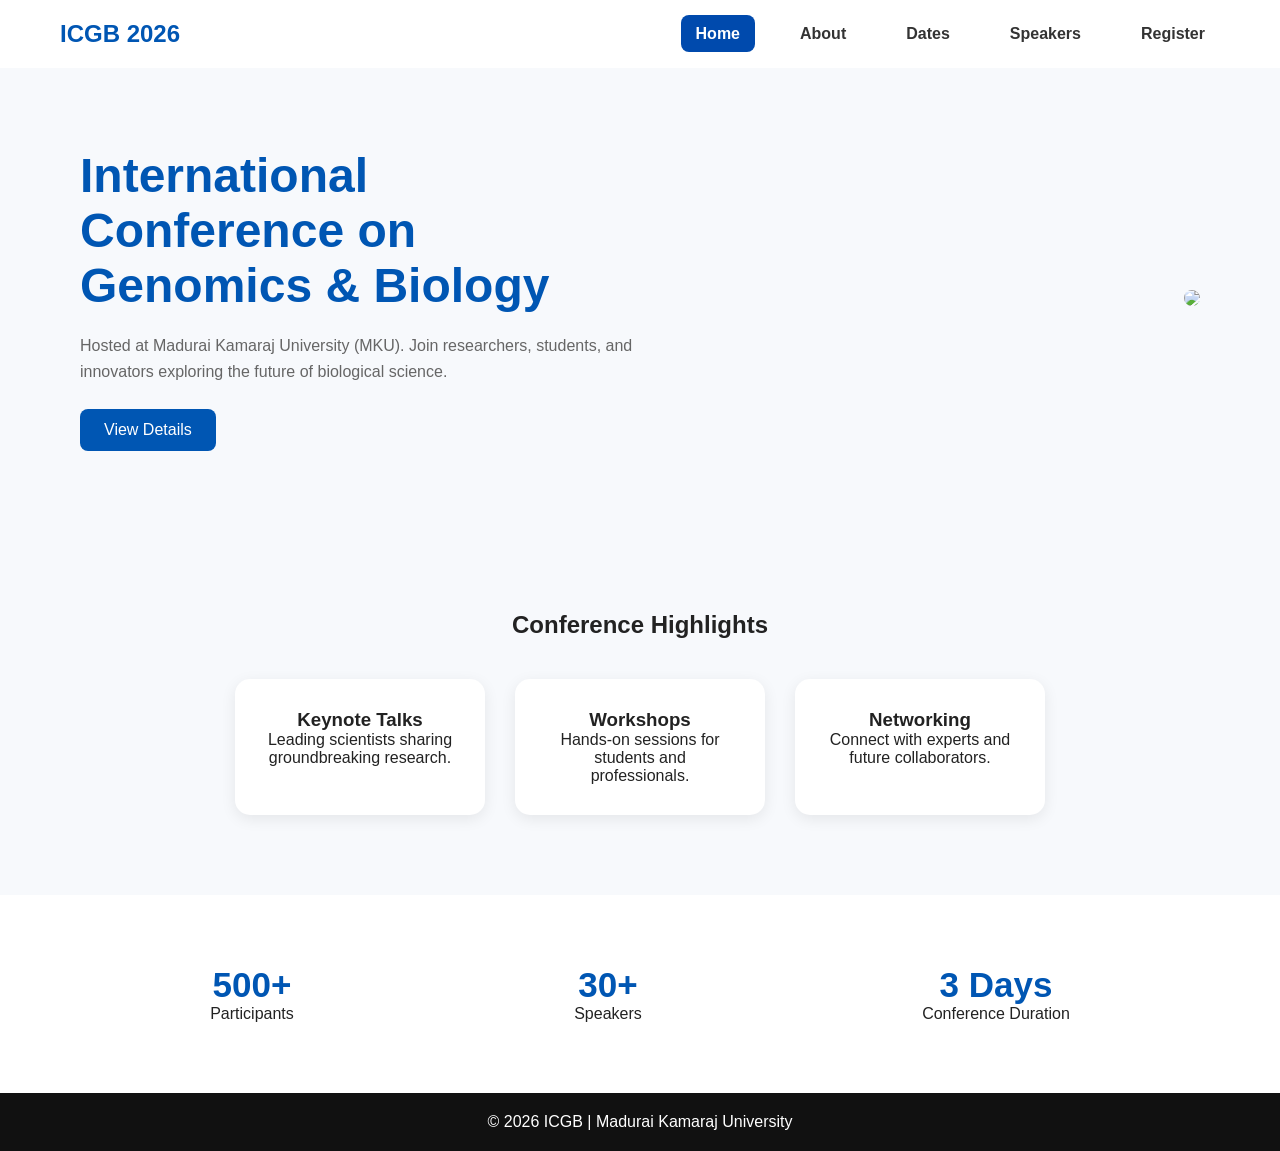
==== myapp/templates/index.html @ 250196c1 "first commit" ====
<!DOCTYPE html>
<html lang="en">
<head>
  <meta charset="UTF-8">
  <meta name="viewport" content="width=device-width, initial-scale=1.0">
  <title>ICGB 2026 | MKU</title>

  <style>
    *{
      margin:0;
      padding:0;
      box-sizing:border-box;
      font-family: Arial, sans-serif;
    }

    body{
      background:#f7f9fc;
      color:#222;
    }

 nav{
  display:flex;
  justify-content:space-between;
  align-items:center;
  padding:20px 60px;
  background:white;
}

.logo{
  color:#004aad;
  font-size:24px;
  font-weight:bold;
}

.nav-links{
  display:flex;
  list-style:none;
  gap:20px;
}

.nav-links a{
  text-decoration:none;
  color:#333;
  padding:10px 15px;
  border-radius:8px;
  font-weight:bold;
  transition:0.3s;
}

.nav-links a:hover{
  background:#eef4ff;
  color:#004aad;
}

.nav-links a.active{
  background:#004aad;
  color:white;
}
    .logo{
      color:#0056b3;
    }

    .nav-links{
      display:flex;
      list-style:none;
      gap:30px;
    }

    .nav-links a{
      text-decoration:none;
      color:#333;
      font-weight:bold;
    }

    .btn{
      display:inline-block;
      padding:12px 24px;
      border:none;
      border-radius:8px;
      background:#0056b3;
      color:white;
      cursor:pointer;
      text-decoration:none;
    }

    /* HERO */
    .hero{
      display:flex;
      justify-content:space-between;
      align-items:center;
      padding:80px;
    }

    .hero-text{
      width:50%;
    }

    .hero-text h1{
      font-size:48px;
      margin-bottom:20px;
      color:#0056b3;
    }

    .hero-text p{
      margin-bottom:25px;
      line-height:1.6;
      color:#666;
    }

    .hero-image img{
      width:500px;
      border-radius:20px;
    }

    /* FEATURES */
    .features{
      text-align:center;
      padding:80px;
    }

    .cards{
      display:flex;
      gap:30px;
      margin-top:40px;
      justify-content:center;
    }

    .card{
      background:white;
      padding:30px;
      width:250px;
      border-radius:15px;
      box-shadow:0 4px 15px rgba(0,0,0,0.08);
    }

    /* INFO */
    .about{
      display:flex;
      justify-content:space-around;
      padding:70px;
      background:white;
      text-align:center;
    }

    .about h2{
      color:#0056b3;
      font-size:35px;
    }

    footer{
      text-align:center;
      padding:20px;
      background:#111;
      color:white;
    }
  </style>
</head>

<body>

  <!-- Navbar -->
  <header>
   <nav>
  <div class="logo">ICGB 2026</div>

  <ul class="nav-links">
    <li><a href="index.html" class="active">Home</a></li>
    <li><a href="about.html">About</a></li>
    <li><a href="impdates.html">Dates</a></li>
    <li><a href="speakerslist.html">Speakers</a></li>
    <li><a href="register.html">Register</a></li>
  </ul>
</nav>
  </header>

  <!-- Hero Section -->
  <section class="hero">
    <div class="hero-text">
      <h1>International Conference on Genomics & Biology</h1>
      <p>
        Hosted at Madurai Kamaraj University (MKU).  
        Join researchers, students, and innovators exploring the future of biological science.
      </p>
      <a class="btn" href="about.html#conference-details">View Details</a>
    </div>

    <div class="hero-image">
      <img src="https://mkuniversity.ac.in/new/school/sbs/images/slider/sbs.jpg" >
    </div>
  </section>

  <!-- Highlights -->
  <section class="features">
    <h2>Conference Highlights</h2>

    <div class="cards">
      <div class="card">
        <h3>Keynote Talks</h3>
        <p>Leading scientists sharing groundbreaking research.</p>
      </div>

      <div class="card">
        <h3>Workshops</h3>
        <p>Hands-on sessions for students and professionals.</p>
      </div>

      <div class="card">
        <h3>Networking</h3>
        <p>Connect with experts and future collaborators.</p>
      </div>
    </div>
  </section>

  <!-- Stats -->
  <section class="about">
    <div>
      <h2>500+</h2>
      <p>Participants</p>
    </div>

    <div>
      <h2>30+</h2>
      <p>Speakers</p>
    </div>

    <div>
      <h2>3 Days</h2>
      <p>Conference Duration</p>
    </div>
  </section>

  <footer>
    <p>© 2026 ICGB | Madurai Kamaraj University</p>
  </footer>

</body>
</html>
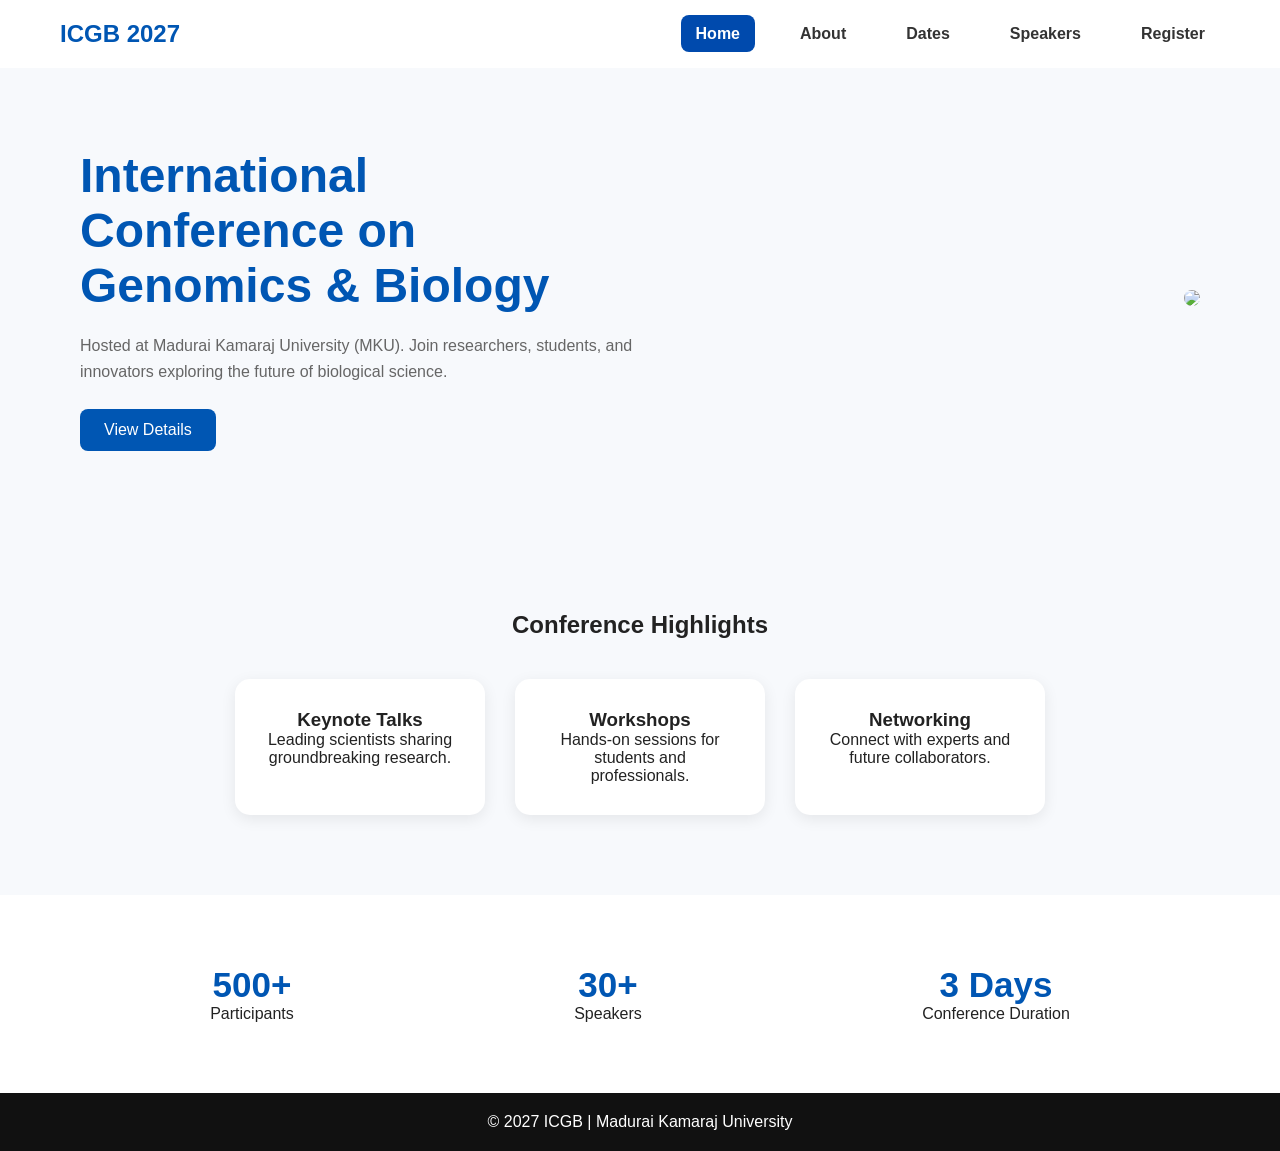
==== commit 79601fd6: "second commit" ====
--- a/myapp/templates/index.html
+++ b/myapp/templates/index.html
@@ -3,7 +3,7 @@
 <head>
   <meta charset="UTF-8">
   <meta name="viewport" content="width=device-width, initial-scale=1.0">
-  <title>ICGB 2026 | MKU</title>
+  <title>ICGB 2027 | MKU</title>
 
   <style>
     *{
@@ -161,7 +161,7 @@
   <!-- Navbar -->
   <header>
    <nav>
-  <div class="logo">ICGB 2026</div>
+  <div class="logo">ICGB 2027</div>
 
   <ul class="nav-links">
     <li><a href="index.html" class="active">Home</a></li>
@@ -230,7 +230,7 @@
   </section>
 
   <footer>
-    <p>© 2026 ICGB | Madurai Kamaraj University</p>
+    <p>© 2027 ICGB | Madurai Kamaraj University</p>
   </footer>
 
 </body>
